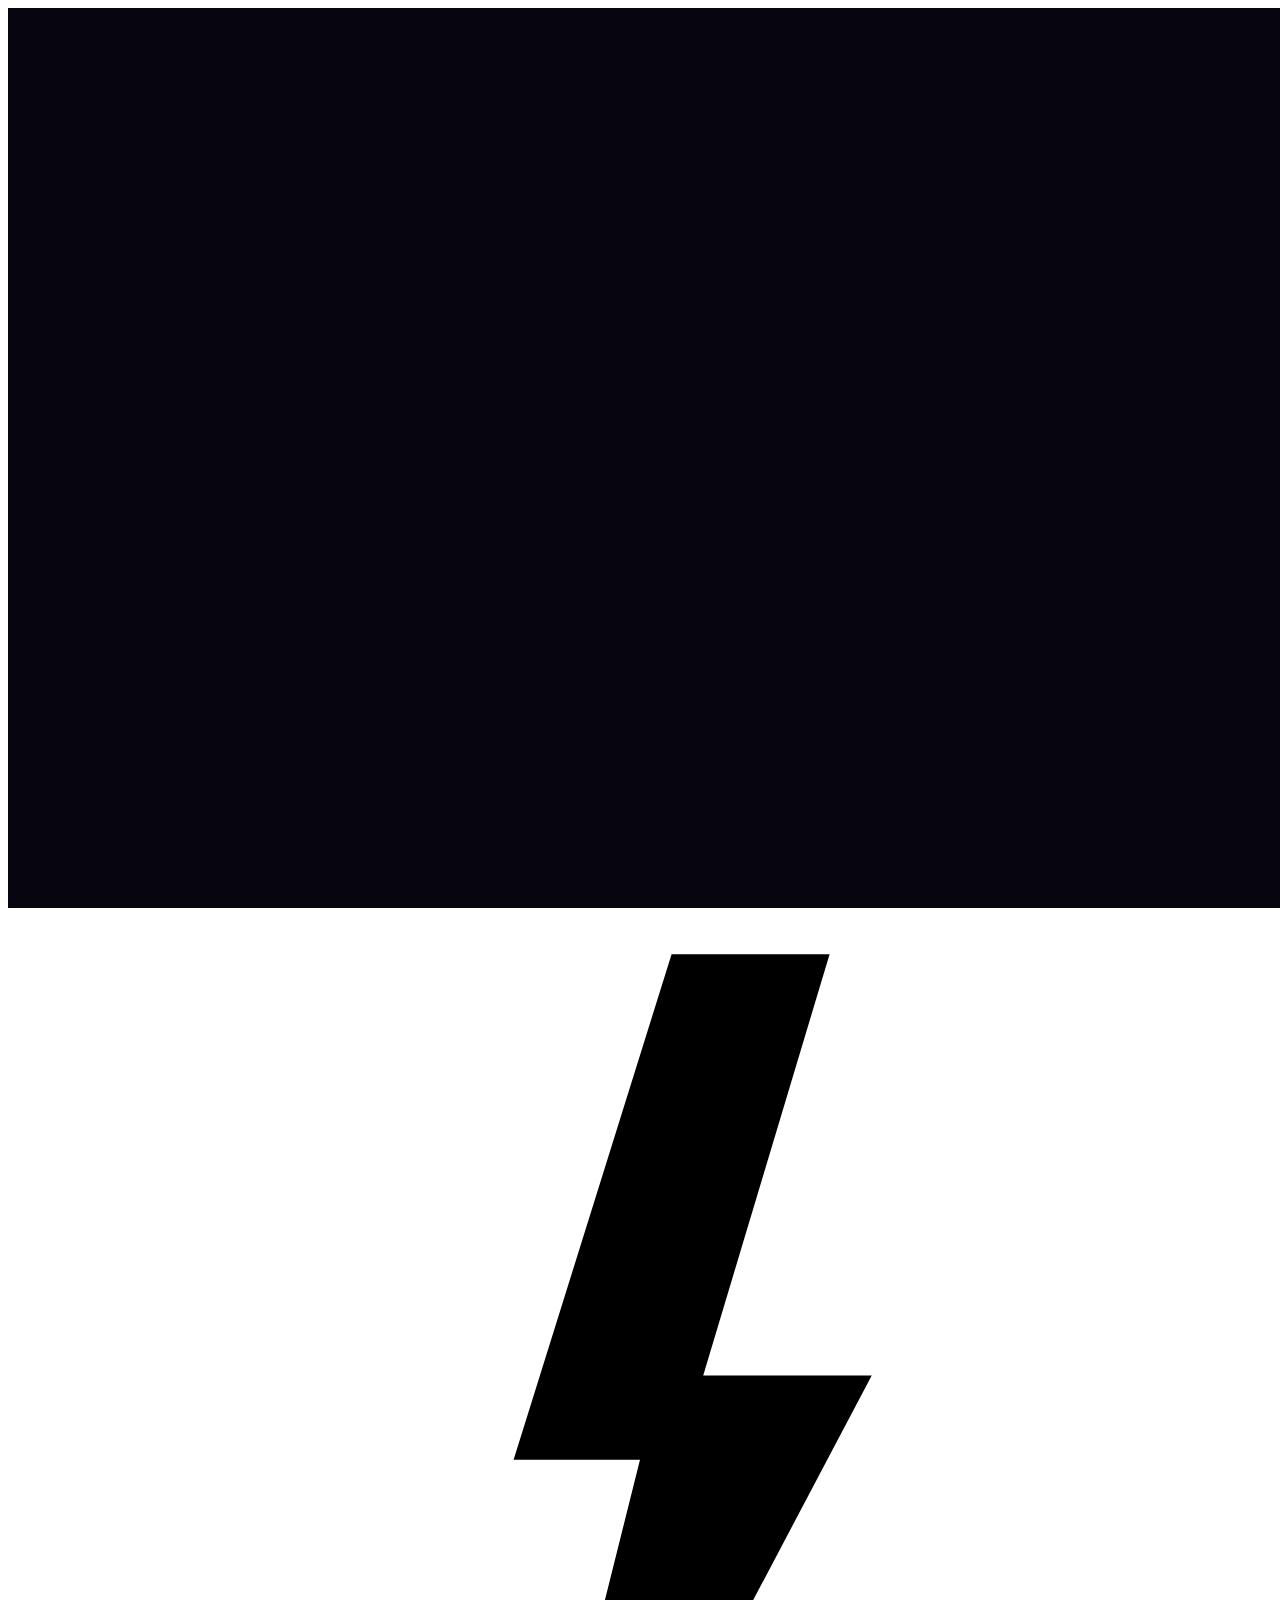
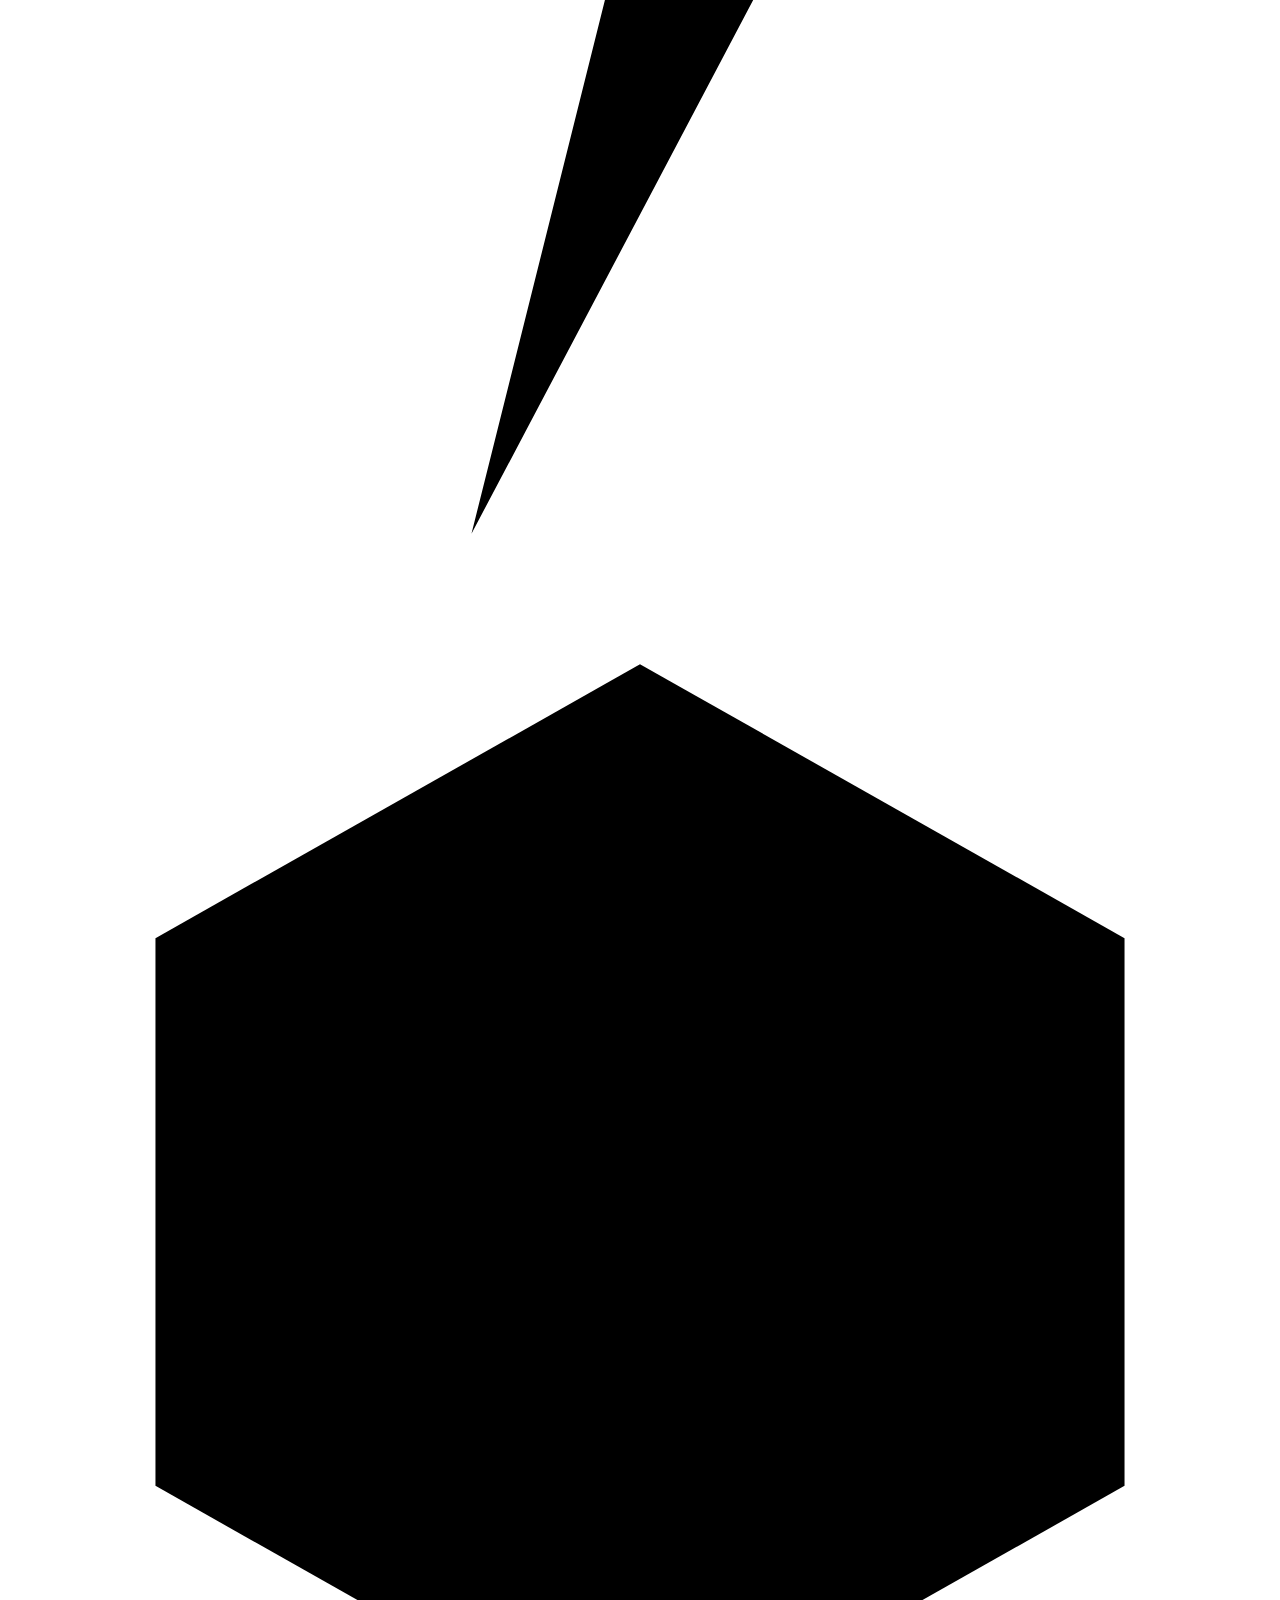
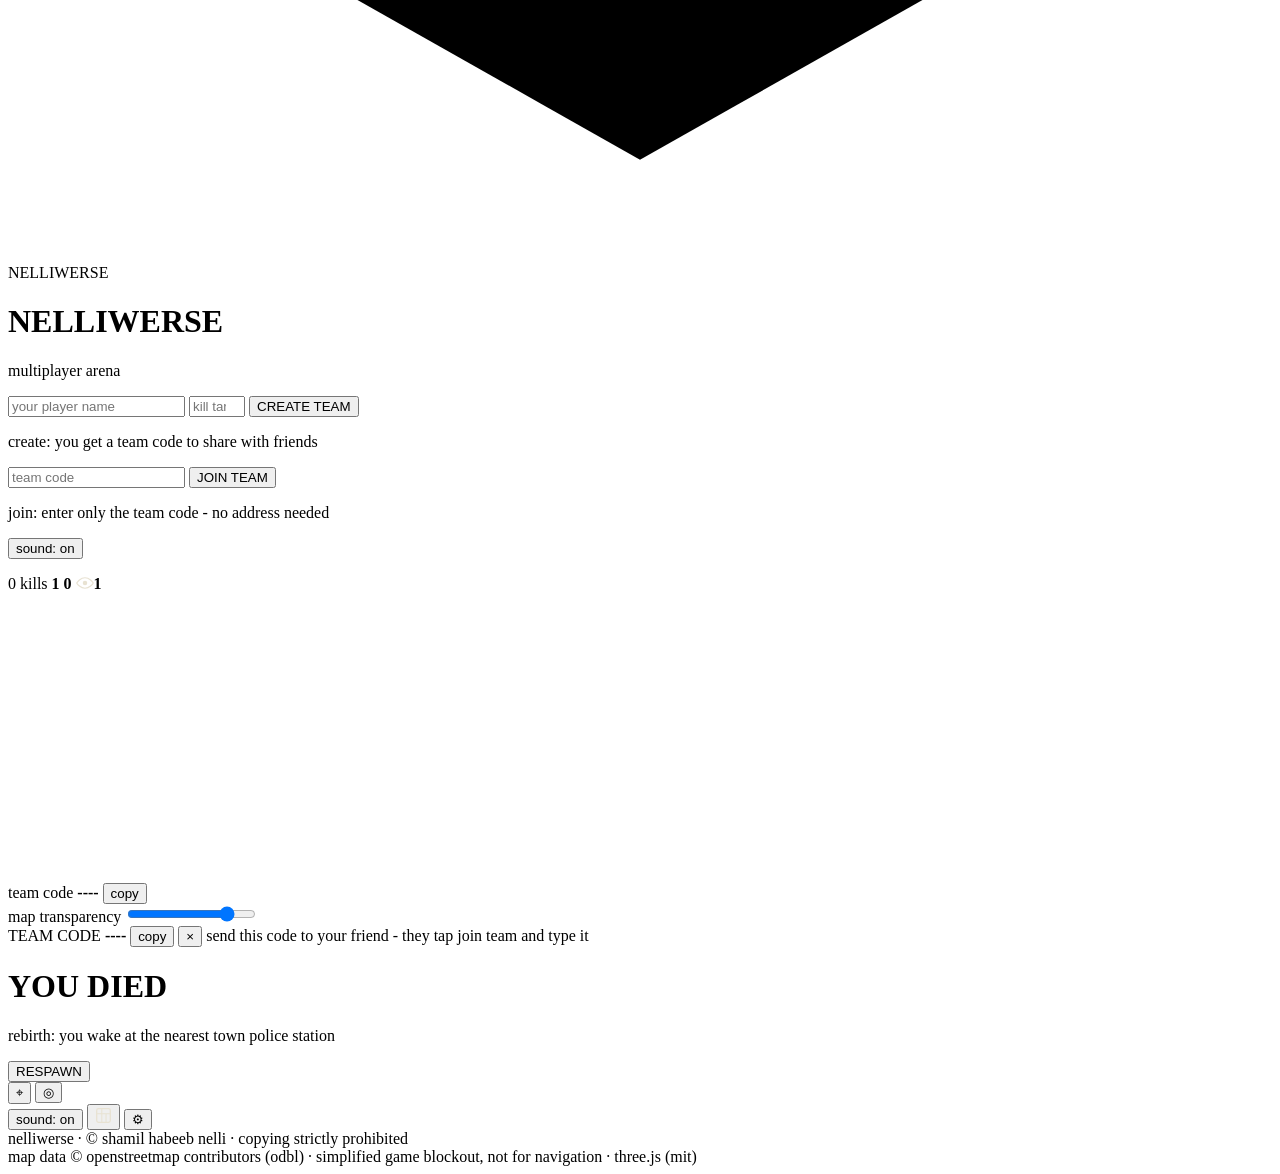
==== public/index.html @ 3a66acd9 "Rename 2-index.html to index.html" ====
<!DOCTYPE html>
<html lang="en">
<head>
<meta charset="utf-8">
<meta name="viewport" content="width=device-width, initial-scale=1, maximum-scale=1, user-scalable=no, viewport-fit=cover">
<title>NELLIWERSE · multiplayer arena</title>
<link rel="manifest" href="manifest.json">
<meta name="theme-color" content="#6b4fd8">
<link rel="icon" href="icon.svg" type="image/svg+xml">
<link rel="stylesheet" href="style.css">
</head>
<body class="nelli-shell">
<canvas id="denelli-arena" class="nelli-arena"></canvas>

<!-- startup splash: original N mark, plays once then fades (never blocks input) -->
<div id="nelli-splash" class="nelli-splash">
  <svg class="nelli-bolt" viewBox="0 0 120 120" aria-hidden="true">
    <path class="nl-boltpath" d="M63 4 L48 52 L60 52 L44 116 L82 44 L66 44 L78 4 Z"/>
  </svg>
  <div class="nelli-flash"></div>
  <svg class="nelli-nlogo" viewBox="0 0 120 120" aria-hidden="true">
    <defs>
      <linearGradient id="nlgrad" x1="0" y1="0" x2="1" y2="1">
        <stop offset="0" stop-color="#f0c36a"/><stop offset="1" stop-color="#a8894a"/>
      </linearGradient>
    </defs>
    <polygon class="nl-hex" points="60,8 106,34 106,86 60,112 14,86 14,34"/>
    <path class="nl-n" d="M42 84 V36 L78 84 V36"/>
  </svg>
  <p class="nelli-splash-sub">NELLIWERSE</p>
</div>

<!-- join overlay -->
<div id="nelli-join" class="nelli-join">
  <div class="nelli-card">
    <h1 class="nelli-title nelli-title-nv">NELLIWERSE</h1>
    <p class="nelli-sub">multiplayer arena</p>
    <input id="nelli-name" class="nelli-name" maxlength="14" placeholder="your player name" autocomplete="off">
    <input id="nelli-target" class="nelli-name" type="number" min="0" max="999" placeholder="kill target (optional)" autocomplete="off">
    <button id="nelli-hostgo" class="nelli-play nelli-hostgo nelli-hidden">CREATE TEAM</button>
    <p class="nelli-roomhint">create: you get a team code to share with friends</p>
    <input id="nelli-room" class="nelli-name" type="text" maxlength="6" placeholder="team code" autocomplete="off">
    <button id="nelli-play" class="nelli-play">JOIN TEAM</button>
    <p class="nelli-roomhint">join: enter only the team code - no address needed</p>
    <button id="nelli-sound" class="nelli-soundbtn">sound: on</button>
    <p id="nelli-join-err" class="nelli-join-err"></p>
  </div>
</div>

<!-- HUD -->
<div id="nelli-hud" class="nelli-hud nelli-hidden">
  <div class="nelli-hpbar"><div id="nelli-hpfill" class="nelli-hpfill"></div></div>
  <div class="nelli-stats">
    <span id="nelli-kills">0 kills</span>
    <span class="nelli-col nelli-col-red" title="people remaining"><b id="nelli-remain">1</b></span>
    <span class="nelli-col nelli-col-green" title="people dead"><b id="nelli-down">0</b></span>
    <span id="nelli-party" class="nelli-eye"><svg viewBox="0 0 24 16" width="18" height="12" aria-hidden="true"><path d="M12 1C6 1 1.8 6.4 1 8c.8 1.6 5 7 11 7s10.2-5.4 11-7c-.8-1.6-5-7-11-7z" fill="none" stroke="#e8e2d2" stroke-width="1.6"/><circle cx="12" cy="8" r="3" fill="#e8e2d2"/></svg><b id="nelli-alive">1</b></span>
  </div>
</div>
<canvas id="nelli-minimap" class="nelli-minimap nelli-hidden" width="132" height="132"></canvas>
<div id="nelli-bigmap" class="nelli-bigmap nelli-hidden"><div id="nelli-bigmap-code" class="nelli-bigmap-code"></div><canvas id="nelli-bigmap-cv"></canvas></div>
<div id="nelli-settings" class="nelli-settings nelli-hidden">
  <div class="nelli-setrow nelli-setroom-row nelli-hidden" id="nelli-setroom-row">team code <b id="nelli-setroom">----</b> <button id="nelli-setroom-copy" class="nelli-tc-btn">copy</button></div>
  <label class="nelli-setrow">map transparency <input id="nelli-mapopa" type="range" min="20" max="100" value="85"></label>
</div>
<div id="nelli-teamcard" class="nelli-teamcard nelli-hidden">
  <span class="nelli-tc-label">TEAM CODE</span>
  <b id="nelli-tc-code">----</b>
  <button id="nelli-tc-copy" class="nelli-tc-btn">copy</button>
  <button id="nelli-tc-x" class="nelli-tc-x" title="hide">&times;</button>
  <span class="nelli-tc-hint">send this code to your friend - they tap join team and type it</span>
</div>
<div id="nelli-feed" class="nelli-feed"></div>

<!-- death overlay -->
<div id="nelli-death" class="nelli-death nelli-hidden">
  <div class="nelli-card">
    <h1 class="nelli-title nelli-dead-title">YOU DIED</h1>
    <p id="nelli-death-stats" class="nelli-sub"></p>
    <p class="nelli-sub">rebirth: you wake at the nearest town police station</p>
    <button id="nelli-respawn" class="nelli-play">RESPAWN</button>
  </div>
</div>

<!-- touch controls -->
<div id="nelli-stick" class="nelli-stick nelli-hidden"><div id="nelli-knob" class="nelli-knob"></div></div>
<button id="nelli-shoot" class="nelli-atk nelli-shoot nelli-hidden">&#8982;</button>
<button id="nelli-scope" class="nelli-atk nelli-scope nelli-hidden">&#9678;</button>
<div id="nelli-scope-ret" class="nelli-hidden"></div>

<button id="nelli-sound-hud" class="nelli-soundbtn nelli-sound-hud nelli-hidden">sound: on</button>
<button id="nelli-mapbtn" class="nelli-topbtn nelli-mapbtn nelli-hidden" title="open map"><svg viewBox="0 0 20 20" width="17" height="17" aria-hidden="true"><rect x="2" y="2" width="16" height="16" rx="2" fill="none" stroke="#e8e2d2" stroke-width="1.5"/><path d="M2 8h16M8 2v16M13 8v10" stroke="#e8e2d2" stroke-width="1.2" fill="none"/></svg></button>
<button id="nelli-setbtn" class="nelli-topbtn nelli-setbtn nelli-hidden" title="settings">&#9881;</button>
<div class="nelli-foot">nelliwerse &middot; &copy; shamil habeeb nelli &middot; copying strictly prohibited</div>
<div class="nelli-foot">map data &copy; openstreetmap contributors (odbl) &middot; simplified game blockout, not for navigation &middot; three.js (mit)</div>
<div id="nelli-crosshair" class="nelli-hidden"></div>
<script src="sfx.js"></script>
<script src="kondotty-map.js"></script>
<script src="core.js"></script>
<script src="fps3d.js"></script>
<script src="client.js"></script>
</body>
</html>
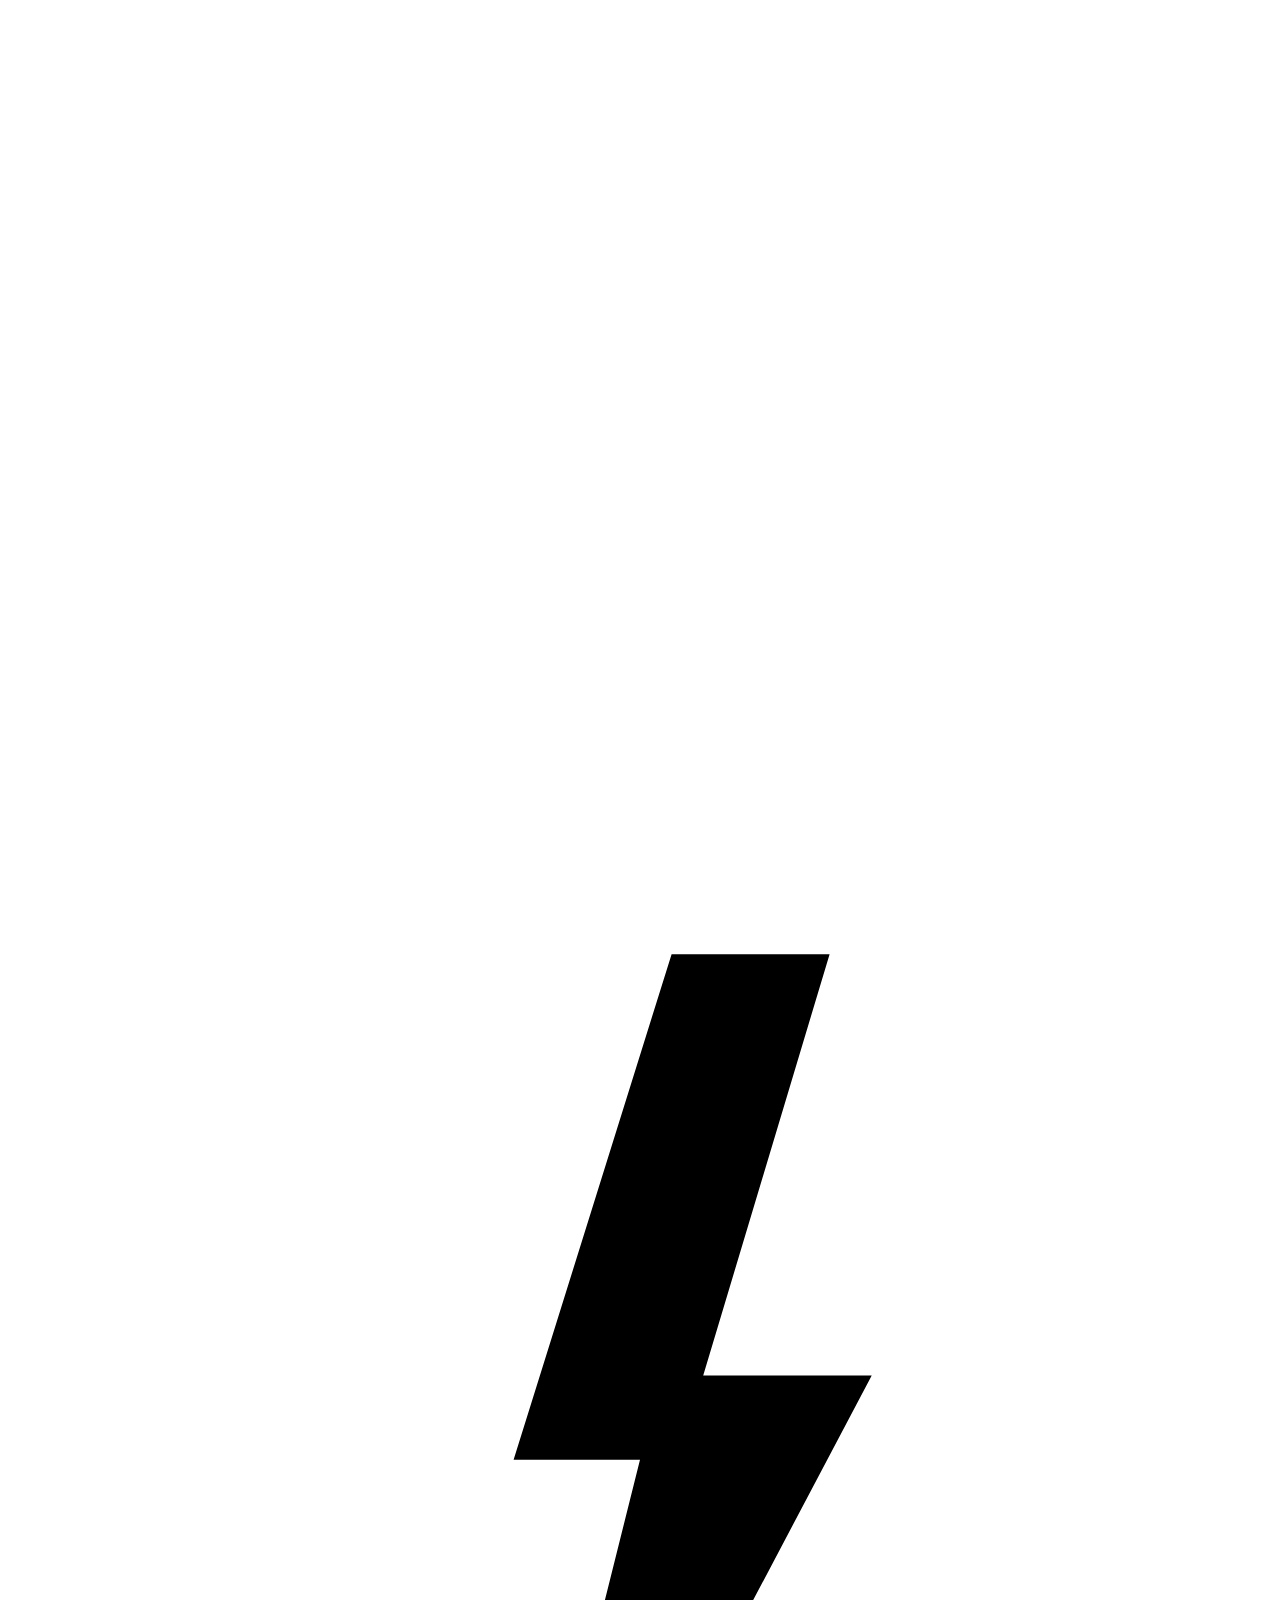
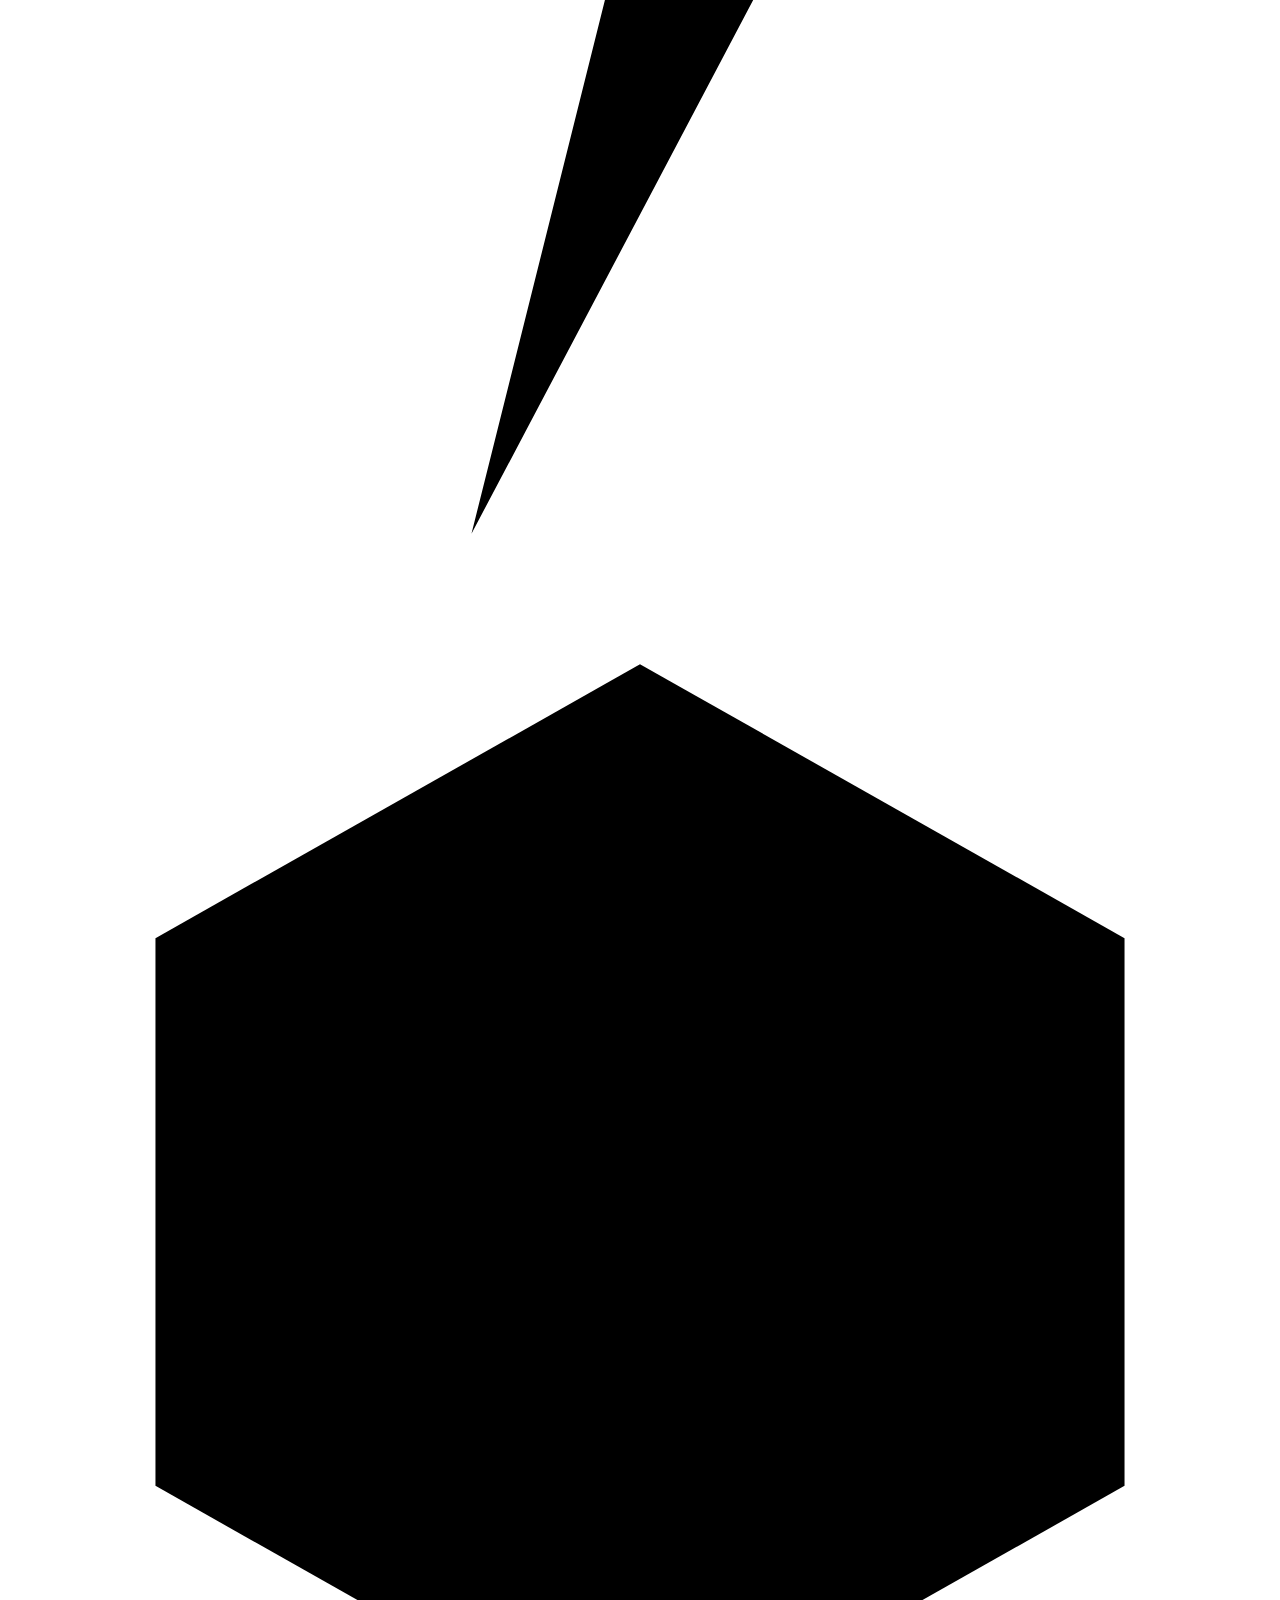
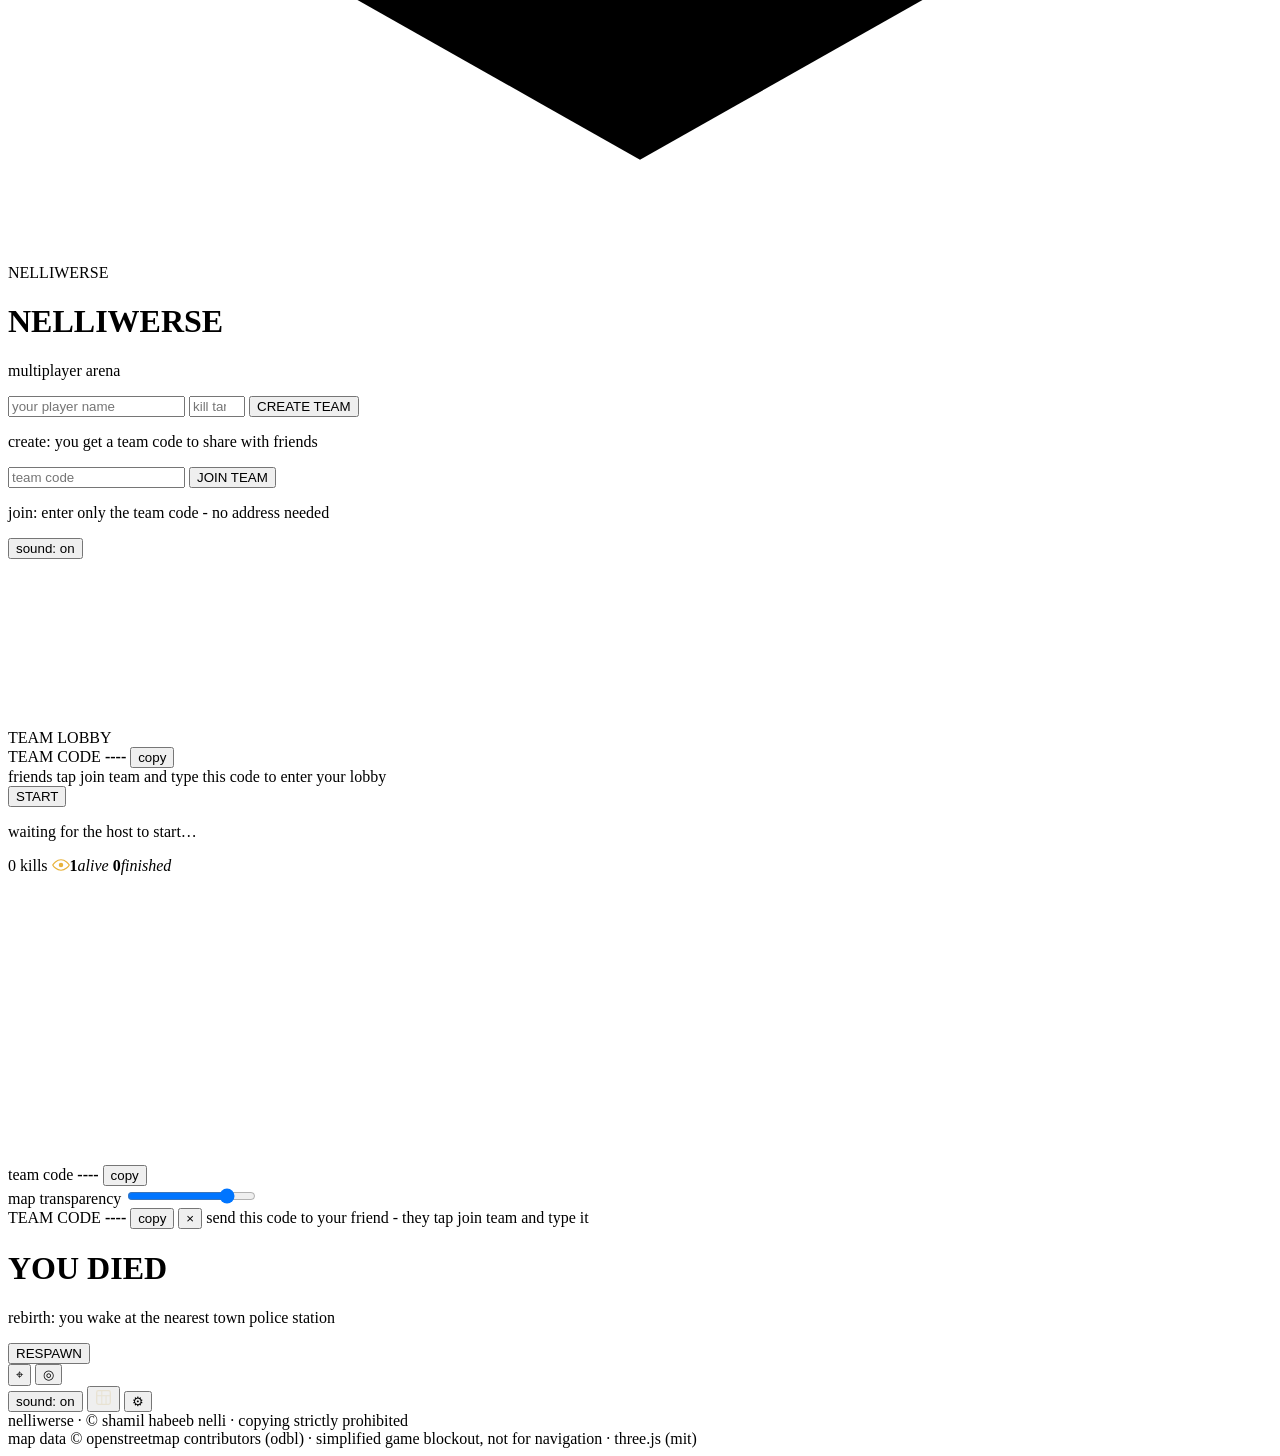
==== commit 28815de0: "Rename 3-index.html to index.html" ====
--- a/public/index.html
+++ b/public/index.html
@@ -47,14 +47,33 @@
   </div>
 </div>
 
+<!-- team lobby: create/join lands here until the host starts -->
+<div id="nelli-lobby" class="nelli-lobby nelli-hidden">
+  <canvas id="nelli-lobby-cv"></canvas>
+  <div class="nelli-lobby-top">
+    <div class="nelli-lobby-title">TEAM LOBBY</div>
+    <div class="nelli-lobby-code">
+      <span class="nelli-tc-label">TEAM CODE</span>
+      <b id="nelli-lobby-code-text">----</b>
+      <button id="nelli-lobby-copy" class="nelli-tc-btn">copy</button>
+    </div>
+    <div class="nelli-tc-hint">friends tap join team and type this code to enter your lobby</div>
+  </div>
+  <div id="nelli-lobby-members" class="nelli-lobby-members"></div>
+  <div class="nelli-lobby-bottom">
+    <button id="nelli-start" class="nelli-play nelli-startbtn nelli-hidden">START</button>
+    <p id="nelli-lobby-wait" class="nelli-sub nelli-hidden">waiting for the host to start&#8230;</p>
+  </div>
+</div>
+<div id="nelli-introtext" class="nelli-introtext nelli-hidden"></div>
+
 <!-- HUD -->
 <div id="nelli-hud" class="nelli-hud nelli-hidden">
   <div class="nelli-hpbar"><div id="nelli-hpfill" class="nelli-hpfill"></div></div>
   <div class="nelli-stats">
     <span id="nelli-kills">0 kills</span>
-    <span class="nelli-col nelli-col-red" title="people remaining"><b id="nelli-remain">1</b></span>
-    <span class="nelli-col nelli-col-green" title="people dead"><b id="nelli-down">0</b></span>
-    <span id="nelli-party" class="nelli-eye"><svg viewBox="0 0 24 16" width="18" height="12" aria-hidden="true"><path d="M12 1C6 1 1.8 6.4 1 8c.8 1.6 5 7 11 7s10.2-5.4 11-7c-.8-1.6-5-7-11-7z" fill="none" stroke="#e8e2d2" stroke-width="1.6"/><circle cx="12" cy="8" r="3" fill="#e8e2d2"/></svg><b id="nelli-alive">1</b></span>
+    <span id="nelli-party" class="nelli-eye" title="alive"><svg viewBox="0 0 24 16" width="18" height="12" aria-hidden="true"><path d="M12 1C6 1 1.8 6.4 1 8c.8 1.6 5 7 11 7s10.2-5.4 11-7c-.8-1.6-5-7-11-7z" fill="none" stroke="#e8b23a" stroke-width="1.6"/><circle cx="12" cy="8" r="3" fill="#e8b23a"/></svg><b id="nelli-alive">1</b><i class="nelli-tag">alive</i></span>
+    <span class="nelli-col nelli-col-green" title="finished"><b id="nelli-down">0</b><i class="nelli-tag">finished</i></span>
   </div>
 </div>
 <canvas id="nelli-minimap" class="nelli-minimap nelli-hidden" width="132" height="132"></canvas>
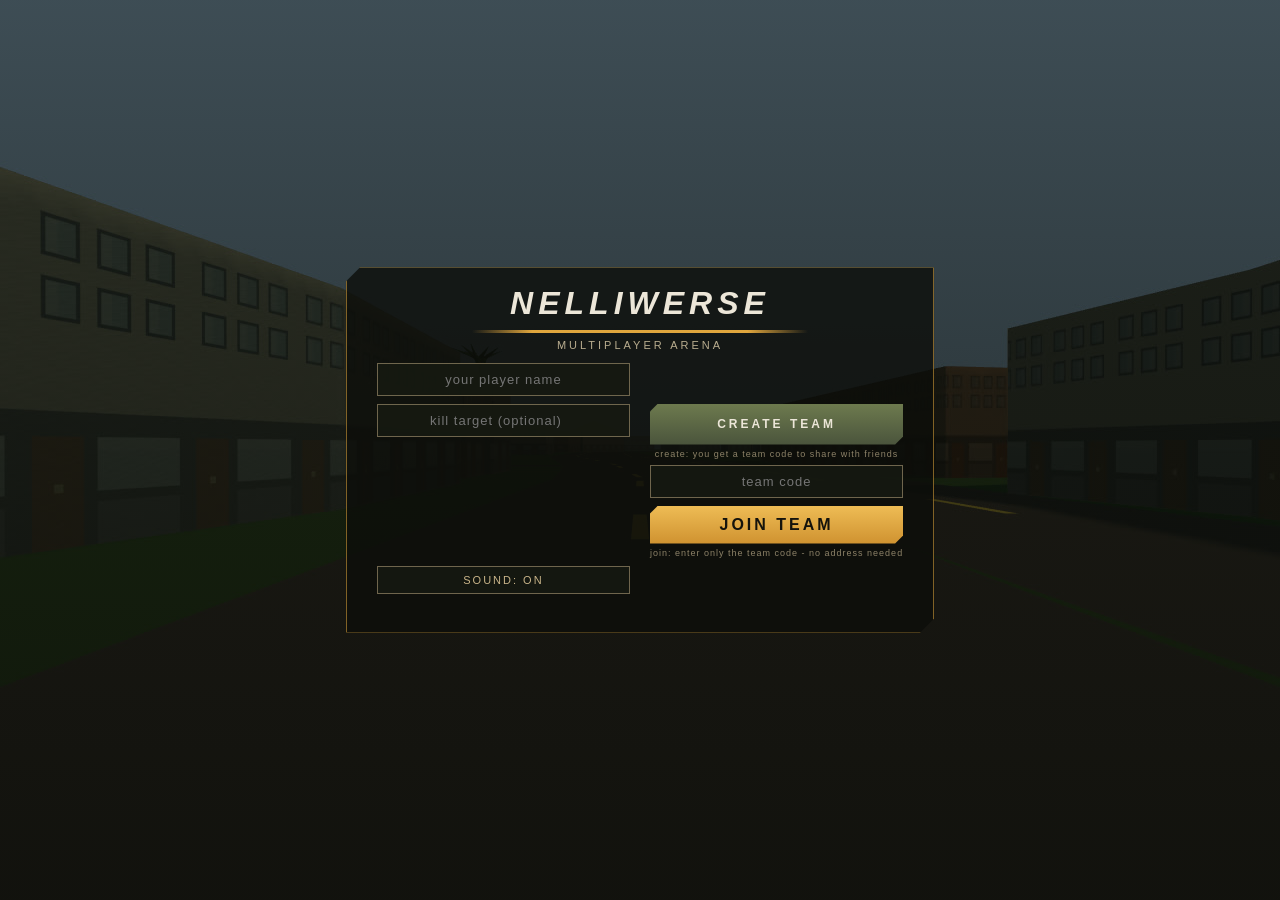
==== commit 68b2d70f: "Rename 12-index.html to index.html" ====
--- a/public/index.html
+++ b/public/index.html
@@ -81,7 +81,10 @@
 <div id="nelli-settings" class="nelli-settings nelli-hidden">
   <div class="nelli-setrow nelli-setroom-row nelli-hidden" id="nelli-setroom-row">team code <b id="nelli-setroom">----</b> <button id="nelli-setroom-copy" class="nelli-tc-btn">copy</button></div>
   <label class="nelli-setrow">map transparency <input id="nelli-mapopa" type="range" min="20" max="100" value="85"></label>
+  <label class="nelli-setrow">graphics <select id="nelli-quality" class="nelli-sel"><option value="low">low</option><option value="med">medium</option><option value="high" selected>high</option></select></label>
+  <label class="nelli-setrow">fps meter <input id="nelli-fps" type="checkbox"></label>
 </div>
+<div id="nelli-fpsmeter" class="nelli-fpsmeter nelli-hidden"></div>
 <div id="nelli-teamcard" class="nelli-teamcard nelli-hidden">
   <span class="nelli-tc-label">TEAM CODE</span>
   <b id="nelli-tc-code">----</b>
--- a/public/style.css
+++ b/public/style.css
@@ -0,0 +1,231 @@
+/* NELLIWERSE — tactical shooter shell */
+* { margin: 0; padding: 0; box-sizing: border-box; }
+html, body { height: 100%; overflow: hidden; background: #0b0d09; }
+body.nelli-shell {
+  font-family: "Arial Narrow", "Helvetica Neue", Arial, sans-serif;
+  color: #ece6d8;
+  -webkit-user-select: none; user-select: none;
+  touch-action: none;
+}
+.nelli-arena { position: fixed; inset: 0; width: 100%; height: 100%; display: block; }
+
+.nelli-hidden { display: none !important; }
+
+/* join / death overlays over the street backdrop */
+.nelli-join, .nelli-death {
+  position: fixed; inset: 0; display: flex; align-items: center; justify-content: center;
+  background:
+    linear-gradient(180deg, rgba(9,11,7,.62) 0%, rgba(9,11,7,.86) 100%),
+    url("bg-street.jpg") center / cover no-repeat, #0b0d09;
+  z-index: 30;
+}
+.nelli-card { text-align: center; padding: 30px 38px; border: 1px solid rgba(224,166,61,.55);
+  background: rgba(12,14,9,.78); box-shadow: 0 10px 40px rgba(0,0,0,.55); max-width: 86vw;
+  clip-path: polygon(14px 0, 100% 0, 100% calc(100% - 14px), calc(100% - 14px) 100%, 0 100%, 0 14px); }
+.nelli-title { font-family: "Arial Black", "Arial Narrow", sans-serif; font-style: italic;
+  font-size: clamp(26px, 6vw, 42px); letter-spacing: 5px; color: #ece6d8; line-height: 1.1;
+  text-transform: uppercase; }
+.nelli-title::after { content: ""; display: block; width: 64%; height: 3px; margin: 8px auto 0;
+  background: linear-gradient(90deg, transparent, #e0a63d 18%, #e0a63d 82%, transparent); }
+.nelli-dead-title { color: #e0584d; }
+.nelli-sub { margin: 12px 0 18px; color: #b9ad8f; font-size: 13px; letter-spacing: 3px; text-transform: uppercase; }
+.nelli-name { display: block; width: 100%; margin: 0 auto 14px; padding: 12px 14px; font: inherit; font-size: 15px;
+  letter-spacing: 1px; text-align: center; color: #ece6d8; background: rgba(22,25,17,.9);
+  border: 1px solid rgba(201,180,137,.5); border-radius: 0; outline: none; }
+.nelli-name:focus { border-color: #e0a63d; }
+.nelli-play { padding: 13px 26px; font: inherit; font-weight: bold; letter-spacing: 3px; cursor: pointer;
+  text-transform: uppercase; color: #14130c; background: linear-gradient(180deg, #eebc55, #cf9230);
+  border: none; border-radius: 0;
+  clip-path: polygon(8px 0, 100% 0, 100% calc(100% - 8px), calc(100% - 8px) 100%, 0 100%, 0 8px); }
+.nelli-play:active { transform: scale(.97); }
+.nelli-hostgo { margin-top: 8px; font-size: 12px; padding: 11px 18px;
+  color: #ece6d8; background: linear-gradient(180deg, #6d7a4e, #4a543c); }
+.nelli-roomhint { margin: 2px 0 6px; color: #8d8268; font-size: 10px; letter-spacing: 1px; }
+.nelli-join-err { margin-top: 10px; color: #e0584d; font-size: 12px; min-height: 14px; letter-spacing: 1px; }
+
+/* HUD */
+.nelli-hud { position: fixed; top: max(10px, env(safe-area-inset-top)); left: 10px; right: 10px; z-index: 30; pointer-events: none; }
+.nelli-hpbar { position: relative; height: 9px; width: min(240px, 44vw); border: 1px solid rgba(224,166,61,.4); border-radius: 4px; background: rgba(14,16,10,.5); overflow: hidden; }
+.nelli-hpfill { height: 100%; width: 100%; background: #5da244; transition: width .15s; }
+.nelli-hpfill.nelli-low { background: #c23b2e; }
+.nelli-stats { display: flex; gap: 10px; margin-top: 6px; font-size: 12px; letter-spacing: 1px; color: #c9b489; text-shadow: 0 1px 2px #000; text-transform: uppercase; align-items: center; }
+.nelli-col { display: inline-flex; align-items: center; justify-content: center; min-width: 26px; height: 18px; padding: 0 7px; border-radius: 4px; font-size: 12px; font-weight: 700; color: #fff; }
+.nelli-col-red { background: rgba(178,44,36,.75); }
+.nelli-col-green { background: rgba(63,148,63,.75); }
+.nelli-eye { display: inline-flex; align-items: center; gap: 5px; color: #e8e2d2; }
+.nelli-minimap { position: fixed; right: 130px; bottom: 24px; z-index: 24; border: 1px solid rgba(201,180,137,.45); border-radius: 8px; background: rgba(10,12,8,.55); opacity: .85; }
+.nelli-bigmap { position: fixed; inset: 0; z-index: 27; display: flex; align-items: center; justify-content: center; background: rgba(4,6,4,.55); }
+.nelli-bigmap canvas { border: 1px solid rgba(201,180,137,.5); border-radius: 8px; opacity: .85; }
+.nelli-topbtn { position: fixed; right: 10px; z-index: 30; width: 34px; height: 34px; border-radius: 50%; border: 1px solid rgba(201,180,137,.4); background: rgba(14,16,10,.4); color: #e8e2d2; font-size: 16px; display: flex; align-items: center; justify-content: center; }
+.nelli-mapbtn { top: max(34px, env(safe-area-inset-top)); right: 196px; }
+.nelli-setbtn { top: max(34px, env(safe-area-inset-top)); right: 154px; }
+.nelli-settings { position: fixed; right: 150px; top: max(76px, calc(env(safe-area-inset-top) + 42px)); z-index: 31; background: rgba(14,16,10,.85); border: 1px solid rgba(201,180,137,.4); border-radius: 8px; padding: 10px 12px; }
+.nelli-setrow { font-size: 12px; color: #c9b489; letter-spacing: .5px; display: flex; flex-direction: column; gap: 6px; }
+
+/* event feed */
+.nelli-feed { position: fixed; bottom: 118px; left: 12px; z-index: 20; font-size: 12px; color: #d8cba8;
+  text-shadow: 0 1px 2px #000; pointer-events: none; display: flex; flex-direction: column-reverse; gap: 3px; }
+.nelli-feed div { opacity: .95; animation: nelli-fade 4s forwards; }
+@keyframes nelli-fade { 0% {opacity: 0} 8% {opacity: .95} 75% {opacity: .8} 100% {opacity: 0} }
+
+/* touch controls */
+.nelli-stick { position: fixed; left: 26px; bottom: 30px; width: 108px; height: 108px; z-index: 30;
+  border: 2px solid rgba(201,180,137,.4); border-radius: 50%; background: rgba(14,16,10,.3); }
+.nelli-knob { position: absolute; left: 50%; top: 50%; width: 46px; height: 46px; margin: -23px 0 0 -23px;
+  border-radius: 50%; background: rgba(201,180,137,.45); }
+.nelli-atk { position: fixed; right: 30px; bottom: 44px; width: 84px; height: 84px; z-index: 30;
+  font-size: 34px; color: rgba(20,19,12,.9); border: none; border-radius: 50%;
+  background: radial-gradient(circle at 35% 30%, rgba(238,188,85,.55), rgba(185,127,36,.55)); box-shadow: 0 0 12px rgba(0,0,0,.35); }
+.nelli-atk:active { transform: scale(.92); }
+.nelli-shoot { bottom: 140px; font-size: 30px; color: rgba(236,230,216,.85);
+  background: radial-gradient(circle at 35% 30%, rgba(109,122,78,.55), rgba(63,74,48,.55)); }
+.nelli-scope { bottom: 244px; font-size: 26px; }
+.nelli-scope.nelli-on { transform: scale(.92); box-shadow: 0 0 0 3px rgba(232,178,58,.6), 0 0 18px rgba(0,0,0,.5); }
+#nelli-scope-ret { position: fixed; inset: 0; pointer-events: none; z-index: 15; }
+#nelli-scope-ret::before { content: ''; position: absolute; left: 50%; top: 50%;
+  width: min(88vh, 88vw); height: min(88vh, 88vw); transform: translate(-50%, -50%);
+  border-radius: 50%; border: 2px solid #3a3e44;
+  background: radial-gradient(circle at 50% 50%, rgba(0,0,0,0) 58%, rgba(8,10,8,.28) 80%, rgba(4,6,4,.6) 96%, rgba(0,0,0,.7) 100%);
+  box-shadow: inset 0 0 70px rgba(0,0,0,.5),
+    0 0 0 9px #0a0c0e, 0 0 0 11px #34383e, 0 0 0 16px #0a0c0e, 0 0 0 18px #22262b,
+    0 0 0 9999px rgba(3,4,3,.97); }
+#nelli-scope-ret::after { content: ''; position: absolute; left: 50%; top: 50%;
+  width: min(88vh, 88vw); height: min(88vh, 88vw); transform: translate(-50%, -50%);
+  background: url("data:image/svg+xml,%3Csvg xmlns='http://www.w3.org/2000/svg' viewBox='0 0 200 200'%3E%3Cg stroke='%231b1e19' stroke-width='1.1' opacity='0.92'%3E%3Cline x1='100' y1='7' x2='100' y2='193'/%3E%3Cline x1='7' y1='100' x2='193' y2='100'/%3E%3Cline x1='96' y1='122' x2='104' y2='122'/%3E%3Cline x1='96' y1='140' x2='104' y2='140'/%3E%3Cline x1='96' y1='158' x2='104' y2='158'/%3E%3Cline x1='96' y1='176' x2='104' y2='176'/%3E%3Cline x1='60' y1='97' x2='60' y2='103'/%3E%3Cline x1='80' y1='97' x2='80' y2='103'/%3E%3Cline x1='120' y1='97' x2='120' y2='103'/%3E%3Cline x1='140' y1='97' x2='140' y2='103'/%3E%3C/g%3E%3Ccircle cx='100' cy='100' r='2.4' fill='%231b1e19'/%3E%3C/svg%3E") center/100% 100% no-repeat; }
+
+.nelli-foot { position: fixed; bottom: 20px; pointer-events: none; left: 0; right: 0; text-align: center; font-size: 10px;
+  letter-spacing: 1px; color: #6f6a55; z-index: 10; pointer-events: none; }
+
+/* startup splash: original geometric N, draws in then the whole veil fades */
+.nelli-splash { position: fixed; inset: 0; z-index: 60; display: flex; flex-direction: column;
+  align-items: center; justify-content: center; background: #0b0d09; pointer-events: none;
+  animation: nelliSplashOut .7s ease 2.0s forwards; }
+@keyframes nelliSplashOut { to { opacity: 0; visibility: hidden; } }
+.nelli-nlogo { width: min(30vh, 150px); }
+.nl-hex { fill: none; stroke: url(#nlgrad); stroke-width: 3; stroke-linejoin: round;
+  stroke-dasharray: 320; stroke-dashoffset: 320; animation: nlDraw 1s ease .1s forwards;
+  filter: drop-shadow(0 0 10px rgba(224,166,61,.6)); }
+.nl-n { fill: none; stroke: url(#nlgrad); stroke-width: 9; stroke-linecap: square; stroke-linejoin: miter;
+  stroke-dasharray: 220; stroke-dashoffset: 220; animation: nlDraw .8s ease .55s forwards;
+  filter: drop-shadow(0 0 12px rgba(224,166,61,.7)); }
+@keyframes nlDraw { to { stroke-dashoffset: 0; } }
+.nelli-splash-sub { margin-top: 16px; color: #ece6d8; letter-spacing: 6px; font-size: clamp(16px, 4vh, 22px); font-family: "Arial Black", "Arial Narrow", sans-serif; font-style: italic;
+  text-transform: uppercase; opacity: 0; animation: nlFade .5s ease 1.1s forwards; }
+@keyframes nlFade { to { opacity: 1; } }
+
+/* single restrained lightning strike behind the mark: two short flashes, no strobing */
+.nelli-bolt { position: absolute; width: min(38vh, 190px); opacity: 0; pointer-events: none;
+  filter: drop-shadow(0 0 14px rgba(190,220,255,.9)) drop-shadow(0 0 34px rgba(140,180,255,.55));
+  animation: nlBolt 2.6s linear forwards; }
+.nl-boltpath { fill: #dceaff; }
+@keyframes nlBolt {
+  0% { opacity: 0; } 9% { opacity: 0; } 11% { opacity: .95; } 13% { opacity: .1; }
+  14.5% { opacity: .8; } 17% { opacity: 0; } 100% { opacity: 0; }
+}
+.nelli-flash { position: absolute; inset: 0; background: #cfe2ff; opacity: 0; pointer-events: none;
+  animation: nlFlash 2.6s linear forwards; }
+@keyframes nlFlash {
+  0% { opacity: 0; } 9% { opacity: 0; } 11% { opacity: .16; } 13% { opacity: .03; }
+  14.5% { opacity: .09; } 18% { opacity: 0; } 100% { opacity: 0; }
+}
+
+/* sound toggle */
+.nelli-soundbtn { margin-top: 10px; padding: 7px 14px; font: inherit; font-size: 11px; letter-spacing: 2px;
+  text-transform: uppercase; color: #c9b489; background: rgba(22,25,17,.9); border: 1px solid rgba(201,180,137,.5);
+  border-radius: 0; cursor: pointer; }
+.nelli-sound-hud { position: fixed; top: max(34px, env(safe-area-inset-top)); right: 10px; z-index: 21; margin-top: 0; }
+
+/* landscape-first: app is locked to landscape; compact two-column lobby */
+@media (orientation: landscape) {
+  .nelli-join .nelli-card {
+    display: grid; grid-template-columns: 1fr 1fr; column-gap: 20px; align-content: center;
+    padding: 18px 30px; max-width: 76vw; max-height: 92vh;
+  }
+  .nelli-join .nelli-card > .nelli-title { grid-column: 1 / -1; margin: 0; font-size: clamp(20px, 7vh, 32px); }
+  .nelli-join .nelli-card > .nelli-sub { grid-column: 1 / -1; margin: 6px 0 12px; font-size: 11px; }
+  .nelli-join .nelli-card > #nelli-name,
+  .nelli-join .nelli-card > #nelli-target,
+  .nelli-join .nelli-card > #nelli-sound { grid-column: 1; }
+  .nelli-join .nelli-card > #nelli-hostgo,
+  .nelli-join .nelli-card > #nelli-room,
+  .nelli-join .nelli-card > #nelli-play,
+  .nelli-join .nelli-card > .nelli-roomhint { grid-column: 2; }
+  .nelli-join .nelli-card > .nelli-join-err { grid-column: 1 / -1; margin-top: 6px; }
+  .nelli-join .nelli-name { margin-bottom: 8px; padding: 8px 12px; font-size: 13px; }
+  .nelli-join .nelli-play { padding: 10px 18px; width: 100%; }
+  .nelli-join .nelli-hostgo { margin-top: 0; }
+  .nelli-join .nelli-roomhint { font-size: 9px; margin: 4px 0 6px; }
+  .nelli-join .nelli-soundbtn { margin-top: 2px; }
+  .nelli-death .nelli-card { padding: 18px 34px; }
+  .nelli-death .nelli-title { font-size: clamp(20px, 7vh, 32px); }
+  .nelli-death .nelli-sub { margin: 6px 0 10px; }
+  .nelli-splash-sub { margin-top: 10px; }
+}
+
+/* first-person 3D arena + crosshair */
+#nelli-arena3d { position: fixed; inset: 0; width: 100%; height: 100%; display: block; touch-action: none; }
+#nelli-crosshair { position: fixed; left: 50%; top: 50%; width: 14px; height: 14px; transform: translate(-50%, -50%); pointer-events: none; z-index: 30; }
+#nelli-crosshair::before, #nelli-crosshair::after { content: ''; position: absolute; background: #e8b23a; box-shadow: 0 0 3px #000; }
+#nelli-crosshair::before { left: 6px; top: 0; width: 2px; height: 14px; }
+#nelli-crosshair::after { left: 0; top: 6px; width: 14px; height: 2px; }
+
+.nelli-foot + .nelli-foot { bottom: 6px; opacity: 0.75; }
+
+/* team code card: shown after create/join, dismissible, recoverable in settings */
+.nelli-teamcard { position: fixed; top: 60px; left: 50%; transform: translateX(-50%);
+  display: flex; align-items: center; gap: 10px; flex-wrap: wrap; justify-content: center;
+  max-width: 92vw; padding: 8px 12px; z-index: 26;
+  background: rgba(12,14,9,.82); border: 1px solid rgba(224,163,61,.75); border-radius: 10px;
+  color: #ece6d8; font-family: "Arial Narrow", Arial, sans-serif; }
+.nelli-tc-label { font-size: 11px; letter-spacing: 2px; color: #b9a97f; }
+#nelli-tc-code { font-size: 22px; letter-spacing: 6px; color: #e0a33d; font-weight: bold; }
+.nelli-tc-btn { min-width: 52px; min-height: 36px; padding: 6px 14px; border-radius: 8px;
+  border: 1px solid rgba(224,163,61,.8); background: rgba(224,163,61,.22); color: #f2e7c8;
+  font-size: 14px; letter-spacing: 1px; cursor: pointer; text-transform: uppercase; }
+.nelli-tc-btn:active { background: rgba(224,163,61,.45); }
+.nelli-tc-x { min-width: 36px; min-height: 36px; border: none; background: transparent;
+  color: #b9a97f; font-size: 22px; cursor: pointer; }
+.nelli-tc-hint { flex-basis: 100%; text-align: center; font-size: 11px; color: #9d9377; }
+.nelli-setroom-row { display: flex; align-items: center; gap: 8px; color: #ece6d8; font-size: 13px; }
+#nelli-setroom { color: #e0a33d; letter-spacing: 3px; font-size: 15px; }
+.nelli-bigmap-code { position: absolute; top: 8px; left: 50%; transform: translateX(-50%);
+  color: #e0a33d; font-size: 13px; letter-spacing: 2px; text-transform: uppercase;
+  background: rgba(12,14,9,.7); padding: 3px 10px; border-radius: 6px; z-index: 2; }
+
+/* team lobby overlay */
+.nelli-lobby{position:fixed;inset:0;z-index:60;background:radial-gradient(120% 100% at 50% 0%,#1c1a12 0%,#0b0a08 70%);display:flex;align-items:stretch;justify-content:stretch}
+#nelli-lobby-cv{position:absolute;inset:0;width:100%;height:100%}
+.nelli-lobby-top{position:absolute;top:14px;left:0;right:0;text-align:center;z-index:2}
+.nelli-lobby-title{font-size:24px;letter-spacing:.35em;color:#e8b23a;font-weight:700}
+.nelli-lobby-code{margin-top:10px;font-size:13px;color:#cfc8b4;letter-spacing:.15em}
+.nelli-lobby-code b{font-size:26px;color:#e8e2d2;letter-spacing:.4em;margin:0 10px}
+.nelli-lobby-copybtn{background:#2a2617;border:1px solid #e8b23a;color:#e8b23a;border-radius:6px;padding:6px 14px;font-size:13px;letter-spacing:.1em}
+.nelli-lobby-hint{margin-top:8px;font-size:11px;color:#8f8875;letter-spacing:.08em}
+.nelli-lobby-members{position:absolute;left:14px;top:110px;z-index:2;display:flex;flex-direction:column;gap:6px}
+.nelli-member{background:rgba(20,18,10,.72);border:1px solid #4a4433;border-radius:6px;padding:6px 12px;font-size:13px;color:#e8e2d2;letter-spacing:.06em}
+.nelli-member.nelli-you{border-color:#e8b23a}
+.nelli-member i{color:#e8b23a;font-style:normal;font-size:11px;margin-left:6px;letter-spacing:.1em}
+.nelli-lobby-bottom{position:absolute;bottom:26px;left:0;right:0;text-align:center;z-index:2}
+.nelli-startbtn{background:#e8b23a;color:#14120a;border:none;border-radius:8px;padding:14px 46px;font-size:17px;font-weight:700;letter-spacing:.25em}
+.nelli-lobby-wait{color:#cfc8b4;font-size:13px;letter-spacing:.15em;padding:12px}
+/* landing intro caption */
+.nelli-introtext{position:fixed;top:18%;left:0;right:0;text-align:center;z-index:55;color:#e8e2d2;font-size:15px;letter-spacing:.22em;text-shadow:0 2px 10px #000;animation:nelli-fadein .8s ease}
+@keyframes nelli-fadein{from{opacity:0}to{opacity:1}}
+/* health bar bottom center */
+.nelli-hpbar{position:fixed;left:50%;transform:translateX(-50%);bottom:14px;top:auto;width:min(46vw,340px);height:10px;background:rgba(10,10,8,.55);border:1px solid #4a4433;border-radius:6px;z-index:40}
+.nelli-hpfill{height:100%;border-radius:5px;background:#5f9e4e;transition:width .18s}
+.nelli-hpfill.nelli-low{background:#c0392b}
+/* tiny stat labels */
+.nelli-tag{font-style:normal;font-size:9px;letter-spacing:.14em;color:#9a937d;margin-left:4px;text-transform:uppercase}
+
+/* fps meter: tiny readout under the top-left HUD cluster */
+.nelli-fpsmeter {
+  position: fixed; top: 34px; left: 10px; z-index: 40;
+  font-size: 10px; letter-spacing: 0.12em; color: #e0a33d;
+  background: rgba(16, 18, 22, 0.55); padding: 2px 7px; border-radius: 3px;
+  pointer-events: none;
+}
+.nelli-sel {
+  background: #14171c; color: #d8d4c8; border: 1px solid #3a3f47;
+  font: inherit; font-size: 11px; letter-spacing: 0.1em; padding: 2px 6px; border-radius: 3px;
+}
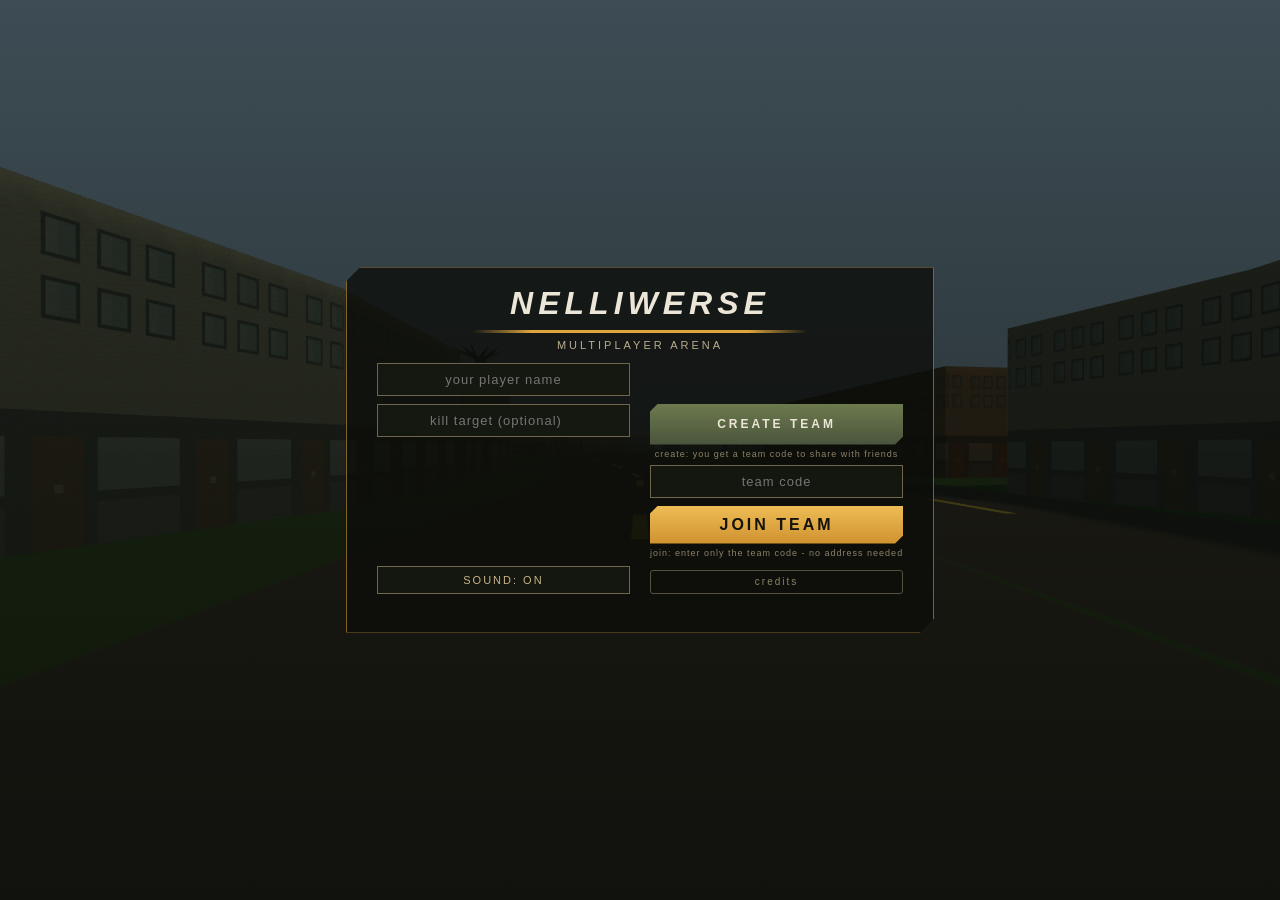
==== commit ce5090b3: "Update index.html" ====
--- a/public/index.html
+++ b/public/index.html
@@ -28,6 +28,7 @@
     <path class="nl-n" d="M42 84 V36 L78 84 V36"/>
   </svg>
   <p class="nelli-splash-sub">NELLIWERSE</p>
+  <p class="nelli-splash-copy">&copy; shamil habeeb nelli</p>
 </div>
 
 <!-- join overlay -->
@@ -43,6 +44,7 @@
     <button id="nelli-play" class="nelli-play">JOIN TEAM</button>
     <p class="nelli-roomhint">join: enter only the team code - no address needed</p>
     <button id="nelli-sound" class="nelli-soundbtn">sound: on</button>
+    <button id="nelli-credits-open" class="nelli-creditsbtn">credits</button>
     <p id="nelli-join-err" class="nelli-join-err"></p>
   </div>
 </div>
@@ -71,18 +73,21 @@
 <div id="nelli-hud" class="nelli-hud nelli-hidden">
   <div class="nelli-hpbar"><div id="nelli-hpfill" class="nelli-hpfill"></div></div>
   <div class="nelli-stats">
-    <span id="nelli-kills">0 kills</span>
-    <span id="nelli-party" class="nelli-eye" title="alive"><svg viewBox="0 0 24 16" width="18" height="12" aria-hidden="true"><path d="M12 1C6 1 1.8 6.4 1 8c.8 1.6 5 7 11 7s10.2-5.4 11-7c-.8-1.6-5-7-11-7z" fill="none" stroke="#e8b23a" stroke-width="1.6"/><circle cx="12" cy="8" r="3" fill="#e8b23a"/></svg><b id="nelli-alive">1</b><i class="nelli-tag">alive</i></span>
-    <span class="nelli-col nelli-col-green" title="finished"><b id="nelli-down">0</b><i class="nelli-tag">finished</i></span>
+    <span class="nelli-badge"><svg viewBox="0 0 24 16" width="15" height="10" aria-hidden="true"><path d="M12 1C6 1 1.8 6.4 1 8c.8 1.6 5 7 11 7s10.2-5.4 11-7c-.8-1.6-5-7-11-7z" fill="none" stroke="#e8e2d2" stroke-width="1.6"/><circle cx="12" cy="8" r="3" fill="#e8e2d2"/></svg><i class="nelli-tag">alive</i><b id="nelli-alive">1</b></span>
+    <span class="nelli-badge"><i class="nelli-tag nelli-tag-green">finished</i><b id="nelli-down" class="nelli-num-green">0</b></span>
+    <span class="nelli-badge"><i class="nelli-tag">kills</i><b id="nelli-kills-n">0</b></span>
   </div>
 </div>
-<canvas id="nelli-minimap" class="nelli-minimap nelli-hidden" width="132" height="132"></canvas>
-<div id="nelli-bigmap" class="nelli-bigmap nelli-hidden"><div id="nelli-bigmap-code" class="nelli-bigmap-code"></div><canvas id="nelli-bigmap-cv"></canvas></div>
+<canvas id="nelli-minimap" class="nelli-minimap nelli-hidden" width="92" height="92"></canvas>
+<div id="nelli-bigmap" class="nelli-bigmap nelli-hidden"><div id="nelli-bigmap-code" class="nelli-bigmap-code"></div><canvas id="nelli-bigmap-cv"></canvas><div class="nelli-bigmap-attr">map data &copy; openstreetmap contributors (odbl) &middot; simplified game blockout, not for navigation</div></div>
 <div id="nelli-settings" class="nelli-settings nelli-hidden">
   <div class="nelli-setrow nelli-setroom-row nelli-hidden" id="nelli-setroom-row">team code <b id="nelli-setroom">----</b> <button id="nelli-setroom-copy" class="nelli-tc-btn">copy</button></div>
   <label class="nelli-setrow">map transparency <input id="nelli-mapopa" type="range" min="20" max="100" value="85"></label>
+  <label class="nelli-setrow">controls transparency <input id="nelli-ctrlopa" type="range" min="20" max="100" value="80"></label>
+  <label class="nelli-setrow">controls size <input id="nelli-ctrlsize" type="range" min="70" max="130" value="100"></label>
   <label class="nelli-setrow">graphics <select id="nelli-quality" class="nelli-sel"><option value="low">low</option><option value="med">medium</option><option value="high" selected>high</option></select></label>
   <label class="nelli-setrow">fps meter <input id="nelli-fps" type="checkbox"></label>
+  <button id="nelli-credits-open2" class="nelli-creditsbtn nelli-creditsbtn-set">credits &amp; map data</button>
 </div>
 <div id="nelli-fpsmeter" class="nelli-fpsmeter nelli-hidden"></div>
 <div id="nelli-teamcard" class="nelli-teamcard nelli-hidden">
@@ -106,15 +111,34 @@
 
 <!-- touch controls -->
 <div id="nelli-stick" class="nelli-stick nelli-hidden"><div id="nelli-knob" class="nelli-knob"></div></div>
-<button id="nelli-shoot" class="nelli-atk nelli-shoot nelli-hidden">&#8982;</button>
-<button id="nelli-scope" class="nelli-atk nelli-scope nelli-hidden">&#9678;</button>
+<button id="nelli-jump" class="nelli-atk nelli-jump nelli-hidden" title="jump"><svg viewBox="0 0 24 24" width="26" height="26" fill="none" stroke="#e8e2d2" stroke-width="1.8" stroke-linecap="round" stroke-linejoin="round"><circle cx="12" cy="4.6" r="2.1" fill="#e8e2d2" stroke="none"/><path d="M12 8v5.5M12 13.5 8.5 20M12 13.5 15.5 20M7.5 10.5 12 8.5l4.5 2"/></svg></button>
+<button id="nelli-shoot" class="nelli-atk nelli-shoot nelli-hidden" title="fire"><svg viewBox="0 0 24 24" width="34" height="34"><path d="M12 2.5c1.9 3.4 2.5 6.9 2.5 9.4 0 1.5-.4 2.6-1 3.4l-.1 4.7c0 .8-.6 1.5-1.4 1.5s-1.4-.7-1.4-1.5l-.1-4.7c-.6-.8-1-1.9-1-3.4 0-2.5.6-6 2.5-9.4z" fill="#e8e2d2"/></svg></button>
+<button id="nelli-scope" class="nelli-atk nelli-scope nelli-hidden" title="scope"><svg viewBox="0 0 24 24" width="26" height="26" fill="none" stroke="#e8e2d2" stroke-width="1.7" stroke-linecap="round"><circle cx="12" cy="12" r="7"/><path d="M12 1.5v4M12 18.5v4M1.5 12h4M18.5 12h4"/><circle cx="12" cy="12" r="1.3" fill="#e8e2d2" stroke="none"/></svg></button>
+<button id="nelli-peekl" class="nelli-atk nelli-peek nelli-peekl nelli-hidden" title="peek left"><svg viewBox="0 0 24 24" width="22" height="22" fill="none" stroke="#e8e2d2" stroke-width="2" stroke-linecap="round" stroke-linejoin="round"><path d="M15 5l-7 7 7 7"/></svg></button>
+<button id="nelli-peekr" class="nelli-atk nelli-peek nelli-peekr nelli-hidden" title="peek right"><svg viewBox="0 0 24 24" width="22" height="22" fill="none" stroke="#e8e2d2" stroke-width="2" stroke-linecap="round" stroke-linejoin="round"><path d="M9 5l7 7-7 7"/></svg></button>
+<button id="nelli-crouch" class="nelli-atk nelli-stance nelli-crouch nelli-hidden" title="crouch"><svg viewBox="0 0 24 24" width="24" height="24" fill="none" stroke="#e8e2d2" stroke-width="1.8" stroke-linecap="round" stroke-linejoin="round"><circle cx="10" cy="5" r="2.1" fill="#e8e2d2" stroke="none"/><path d="M10 8.5V14l5 2.5V21M10 14l-4.5 2L5 20.5M10 10.5l4.5 1"/></svg></button>
+<button id="nelli-prone" class="nelli-atk nelli-stance nelli-prone nelli-hidden" title="prone"><svg viewBox="0 0 24 24" width="24" height="24" fill="none" stroke="#e8e2d2" stroke-width="1.8" stroke-linecap="round" stroke-linejoin="round"><circle cx="4.5" cy="13.5" r="2" fill="#e8e2d2" stroke="none"/><path d="M7.5 13.5h10l3.5 2.5M7.5 16.5h8M12 13.5l2-3"/></svg></button>
 <div id="nelli-scope-ret" class="nelli-hidden"></div>
 
 <button id="nelli-sound-hud" class="nelli-soundbtn nelli-sound-hud nelli-hidden">sound: on</button>
 <button id="nelli-mapbtn" class="nelli-topbtn nelli-mapbtn nelli-hidden" title="open map"><svg viewBox="0 0 20 20" width="17" height="17" aria-hidden="true"><rect x="2" y="2" width="16" height="16" rx="2" fill="none" stroke="#e8e2d2" stroke-width="1.5"/><path d="M2 8h16M8 2v16M13 8v10" stroke="#e8e2d2" stroke-width="1.2" fill="none"/></svg></button>
 <button id="nelli-setbtn" class="nelli-topbtn nelli-setbtn nelli-hidden" title="settings">&#9881;</button>
-<div class="nelli-foot">nelliwerse &middot; &copy; shamil habeeb nelli &middot; copying strictly prohibited</div>
-<div class="nelli-foot">map data &copy; openstreetmap contributors (odbl) &middot; simplified game blockout, not for navigation &middot; three.js (mit)</div>
+<button id="nelli-cam" class="nelli-topbtn nelli-cambtn nelli-hidden" title="camera view">fpp</button>
+
+<!-- credits: owns the copyright line + all third-party attributions; reachable from the join menu and in-game settings -->
+<div id="nelli-credits" class="nelli-credits nelli-hidden">
+  <div class="nelli-card nelli-credits-card">
+    <h1 class="nelli-title nelli-title-nv">NELLIWERSE</h1>
+    <p class="nelli-sub">game code &amp; original art &copy; shamil habeeb nelli &middot; copying strictly prohibited</p>
+    <div class="nelli-credits-body">
+      <p><b>Art</b> all characters, buildings, textures and logos are original, drawn for this game, and covered by the copyright above</p>
+      <p><b>Third-party content</b> below belongs to its own owners and is used under its own licenses, which the notice above does not restrict:</p>
+      <p><b>Map data</b> &copy; OpenStreetMap contributors, available under the Open Database License (ODbL) &middot; openstreetmap.org/copyright &middot; streets of Kondotty and surroundings, simplified into a game blockout &middot; not for navigation</p>
+      <p><b>3D engine</b> three.js (MIT license) &middot; threejs.org</p>
+    </div>
+    <button id="nelli-credits-x" class="nelli-play">CLOSE</button>
+  </div>
+</div>
 <div id="nelli-crosshair" class="nelli-hidden"></div>
 <script src="sfx.js"></script>
 <script src="kondotty-map.js"></script>
--- a/public/style.css
+++ b/public/style.css
@@ -48,18 +48,21 @@
 .nelli-hpbar { position: relative; height: 9px; width: min(240px, 44vw); border: 1px solid rgba(224,166,61,.4); border-radius: 4px; background: rgba(14,16,10,.5); overflow: hidden; }
 .nelli-hpfill { height: 100%; width: 100%; background: #5da244; transition: width .15s; }
 .nelli-hpfill.nelli-low { background: #c23b2e; }
-.nelli-stats { display: flex; gap: 10px; margin-top: 6px; font-size: 12px; letter-spacing: 1px; color: #c9b489; text-shadow: 0 1px 2px #000; text-transform: uppercase; align-items: center; }
-.nelli-col { display: inline-flex; align-items: center; justify-content: center; min-width: 26px; height: 18px; padding: 0 7px; border-radius: 4px; font-size: 12px; font-weight: 700; color: #fff; }
-.nelli-col-red { background: rgba(178,44,36,.75); }
-.nelli-col-green { background: rgba(63,148,63,.75); }
-.nelli-eye { display: inline-flex; align-items: center; gap: 5px; color: #e8e2d2; }
-.nelli-minimap { position: fixed; right: 130px; bottom: 24px; z-index: 24; border: 1px solid rgba(201,180,137,.45); border-radius: 8px; background: rgba(10,12,8,.55); opacity: .85; }
+.nelli-stats { display: flex; gap: 6px; margin-top: 6px; align-items: center; }
+.nelli-badge { display: inline-flex; align-items: center; gap: 5px; height: 20px; padding: 0 9px;
+  border-radius: 4px; background: rgba(10,12,9,.55); border: 1px solid rgba(232,226,210,.22);
+  color: #e8e2d2; font-size: 10px; letter-spacing: 1.5px; text-transform: uppercase; }
+.nelli-badge b { font-size: 12px; letter-spacing: 0; }
+.nelli-badge .nelli-num-green, .nelli-badge .nelli-tag-green { color: #7ec46a; }
+.nelli-tag { font-style: normal; }
+.nelli-minimap { position: fixed; right: 8px; top: 8px; bottom: auto; z-index: 24; border: 1px solid rgba(232,226,210,.3); border-radius: 6px; background: rgba(10,12,8,.5); opacity: .85; }
 .nelli-bigmap { position: fixed; inset: 0; z-index: 27; display: flex; align-items: center; justify-content: center; background: rgba(4,6,4,.55); }
 .nelli-bigmap canvas { border: 1px solid rgba(201,180,137,.5); border-radius: 8px; opacity: .85; }
 .nelli-topbtn { position: fixed; right: 10px; z-index: 30; width: 34px; height: 34px; border-radius: 50%; border: 1px solid rgba(201,180,137,.4); background: rgba(14,16,10,.4); color: #e8e2d2; font-size: 16px; display: flex; align-items: center; justify-content: center; }
-.nelli-mapbtn { top: max(34px, env(safe-area-inset-top)); right: 196px; }
-.nelli-setbtn { top: max(34px, env(safe-area-inset-top)); right: 154px; }
-.nelli-settings { position: fixed; right: 150px; top: max(76px, calc(env(safe-area-inset-top) + 42px)); z-index: 31; background: rgba(14,16,10,.85); border: 1px solid rgba(201,180,137,.4); border-radius: 8px; padding: 10px 12px; }
+.nelli-mapbtn { top: 8px; right: 188px; }
+.nelli-setbtn { top: 8px; right: 146px; }
+.nelli-cambtn { top: 8px; right: 104px; font-size: 9px; letter-spacing: 0.1em; }
+.nelli-settings { position: fixed; right: 104px; top: 50px; z-index: 41; background: rgba(14,16,10,.92); border: 1px solid rgba(201,180,137,.4); border-radius: 8px; padding: 10px 12px; max-height: calc(100vh - 122px); overflow-y: auto; }
 .nelli-setrow { font-size: 12px; color: #c9b489; letter-spacing: .5px; display: flex; flex-direction: column; gap: 6px; }
 
 /* event feed */
@@ -69,18 +72,27 @@
 @keyframes nelli-fade { 0% {opacity: 0} 8% {opacity: .95} 75% {opacity: .8} 100% {opacity: 0} }
 
 /* touch controls */
-.nelli-stick { position: fixed; left: 26px; bottom: 30px; width: 108px; height: 108px; z-index: 30;
-  border: 2px solid rgba(201,180,137,.4); border-radius: 50%; background: rgba(14,16,10,.3); }
+.nelli-stick { position: fixed; left: 26px; bottom: 30px; width: calc(108px * var(--cs,1)); height: calc(108px * var(--cs,1)); z-index: 30;
+  border: 1.5px solid rgba(232,226,210,.28); border-radius: 50%; background: rgba(12,14,10,.42); opacity: var(--copa,.8); }
 .nelli-knob { position: absolute; left: 50%; top: 50%; width: 46px; height: 46px; margin: -23px 0 0 -23px;
-  border-radius: 50%; background: rgba(201,180,137,.45); }
-.nelli-atk { position: fixed; right: 30px; bottom: 44px; width: 84px; height: 84px; z-index: 30;
-  font-size: 34px; color: rgba(20,19,12,.9); border: none; border-radius: 50%;
-  background: radial-gradient(circle at 35% 30%, rgba(238,188,85,.55), rgba(185,127,36,.55)); box-shadow: 0 0 12px rgba(0,0,0,.35); }
-.nelli-atk:active { transform: scale(.92); }
-.nelli-shoot { bottom: 140px; font-size: 30px; color: rgba(236,230,216,.85);
-  background: radial-gradient(circle at 35% 30%, rgba(109,122,78,.55), rgba(63,74,48,.55)); }
-.nelli-scope { bottom: 244px; font-size: 26px; }
-.nelli-scope.nelli-on { transform: scale(.92); box-shadow: 0 0 0 3px rgba(232,178,58,.6), 0 0 18px rgba(0,0,0,.5); }
+  border-radius: 50%; background: rgba(232,226,210,.38); }
+:root { --copa: 0.8; --cs: 1; }
+.nelli-atk { position: fixed; right: 30px; bottom: 44px; width: calc(84px * var(--cs)); height: calc(84px * var(--cs)); z-index: 30;
+  border: 1.5px solid rgba(232,226,210,.30); border-radius: 50%;
+  background: rgba(12,14,10,.48); box-shadow: 0 0 10px rgba(0,0,0,.3);
+  display: flex; align-items: center; justify-content: center; padding: 0;
+  opacity: var(--copa); }
+.nelli-atk svg { width: 55%; height: 55%; }
+.nelli-atk:active { background: rgba(40,44,36,.62); }
+.nelli-shoot { bottom: 140px; }
+.nelli-scope { right: 190px; bottom: 150px; width: calc(58px * var(--cs)); height: calc(58px * var(--cs)); }
+.nelli-scope.nelli-on { background: rgba(58,66,48,.68); border-color: rgba(232,226,210,.6); }
+.nelli-peek { width: calc(52px * var(--cs)); height: calc(52px * var(--cs)); }
+.nelli-peekl { right: 128px; bottom: 210px; }
+.nelli-peekr { right: 128px; bottom: 140px; }
+.nelli-stance { width: calc(56px * var(--cs)); height: calc(56px * var(--cs)); }
+.nelli-crouch { right: 116px; bottom: 60px; }
+.nelli-prone { right: 190px; bottom: 60px; }
 #nelli-scope-ret { position: fixed; inset: 0; pointer-events: none; z-index: 15; }
 #nelli-scope-ret::before { content: ''; position: absolute; left: 50%; top: 50%;
   width: min(88vh, 88vw); height: min(88vh, 88vw); transform: translate(-50%, -50%);
@@ -93,8 +105,21 @@
   width: min(88vh, 88vw); height: min(88vh, 88vw); transform: translate(-50%, -50%);
   background: url("data:image/svg+xml,%3Csvg xmlns='http://www.w3.org/2000/svg' viewBox='0 0 200 200'%3E%3Cg stroke='%231b1e19' stroke-width='1.1' opacity='0.92'%3E%3Cline x1='100' y1='7' x2='100' y2='193'/%3E%3Cline x1='7' y1='100' x2='193' y2='100'/%3E%3Cline x1='96' y1='122' x2='104' y2='122'/%3E%3Cline x1='96' y1='140' x2='104' y2='140'/%3E%3Cline x1='96' y1='158' x2='104' y2='158'/%3E%3Cline x1='96' y1='176' x2='104' y2='176'/%3E%3Cline x1='60' y1='97' x2='60' y2='103'/%3E%3Cline x1='80' y1='97' x2='80' y2='103'/%3E%3Cline x1='120' y1='97' x2='120' y2='103'/%3E%3Cline x1='140' y1='97' x2='140' y2='103'/%3E%3C/g%3E%3Ccircle cx='100' cy='100' r='2.4' fill='%231b1e19'/%3E%3C/svg%3E") center/100% 100% no-repeat; }
 
-.nelli-foot { position: fixed; bottom: 20px; pointer-events: none; left: 0; right: 0; text-align: center; font-size: 10px;
-  letter-spacing: 1px; color: #6f6a55; z-index: 10; pointer-events: none; }
+.nelli-splash-copy { margin-top: 6px; color: #8d8268; font-size: 11px; letter-spacing: 2px; }
+
+/* credits overlay + attribution on the big map (the one place OSM-derived layout is shown full-screen) */
+.nelli-credits { position: fixed; inset: 0; z-index: 45; display: flex; align-items: center; justify-content: center; background: rgba(4,6,4,.72); }
+.nelli-credits-card { max-width: min(520px, 92vw); max-height: 88vh; overflow-y: auto; text-align: center; padding-top: 10px; padding-bottom: 12px; }
+.nelli-credits-card .nelli-title { font-size: clamp(18px, 5vh, 30px); margin: 2px 0; }
+.nelli-credits-body { margin: 6px 0 10px; text-align: left; font-size: 11px; line-height: 1.45; color: #b9b2a0; }
+.nelli-credits-body p { margin: 5px 0; }
+.nelli-credits-body b { color: #e8dfc8; }
+.nelli-creditsbtn { margin-top: 6px; padding: 5px 12px; font: inherit; font-size: 10px; letter-spacing: 2px;
+  background: none; border: 1px solid #57523f; color: #8d8268; border-radius: 3px; cursor: pointer; }
+.nelli-creditsbtn:hover { color: #d9d2bd; border-color: #8d8268; }
+.nelli-creditsbtn-set { margin-top: 8px; }
+.nelli-bigmap-attr { position: absolute; top: 34px; left: 0; right: 0; text-align: center; font-size: 10px;
+  letter-spacing: 1px; color: #a89f86; background: rgba(12,14,9,.55); padding: 2px 6px; pointer-events: none; z-index: 2; }
 
 /* startup splash: original geometric N, draws in then the whole veil fades */
 .nelli-splash { position: fixed; inset: 0; z-index: 60; display: flex; flex-direction: column;
@@ -133,7 +158,7 @@
 .nelli-soundbtn { margin-top: 10px; padding: 7px 14px; font: inherit; font-size: 11px; letter-spacing: 2px;
   text-transform: uppercase; color: #c9b489; background: rgba(22,25,17,.9); border: 1px solid rgba(201,180,137,.5);
   border-radius: 0; cursor: pointer; }
-.nelli-sound-hud { position: fixed; top: max(34px, env(safe-area-inset-top)); right: 10px; z-index: 21; margin-top: 0; }
+.nelli-sound-hud { position: fixed; top: 12px; right: 232px; z-index: 21; margin-top: 0; }
 
 /* landscape-first: app is locked to landscape; compact two-column lobby */
 @media (orientation: landscape) {
@@ -169,7 +194,6 @@
 #nelli-crosshair::before { left: 6px; top: 0; width: 2px; height: 14px; }
 #nelli-crosshair::after { left: 0; top: 6px; width: 14px; height: 2px; }
 
-.nelli-foot + .nelli-foot { bottom: 6px; opacity: 0.75; }
 
 /* team code card: shown after create/join, dismissible, recoverable in settings */
 .nelli-teamcard { position: fixed; top: 60px; left: 50%; transform: translateX(-50%);
@@ -212,7 +236,7 @@
 .nelli-introtext{position:fixed;top:18%;left:0;right:0;text-align:center;z-index:55;color:#e8e2d2;font-size:15px;letter-spacing:.22em;text-shadow:0 2px 10px #000;animation:nelli-fadein .8s ease}
 @keyframes nelli-fadein{from{opacity:0}to{opacity:1}}
 /* health bar bottom center */
-.nelli-hpbar{position:fixed;left:50%;transform:translateX(-50%);bottom:14px;top:auto;width:min(46vw,340px);height:10px;background:rgba(10,10,8,.55);border:1px solid #4a4433;border-radius:6px;z-index:40}
+.nelli-hpbar{position:fixed;left:50%;transform:translateX(-50%);bottom:12px;top:auto;width:min(20vw,150px);height:7px;background:rgba(10,10,8,.6);border:1px solid rgba(232,226,210,.28);border-radius:4px;z-index:40}
 .nelli-hpfill{height:100%;border-radius:5px;background:#5f9e4e;transition:width .18s}
 .nelli-hpfill.nelli-low{background:#c0392b}
 /* tiny stat labels */
@@ -229,3 +253,9 @@
   background: #14171c; color: #d8d4c8; border: 1px solid #3a3f47;
   font: inherit; font-size: 11px; letter-spacing: 0.1em; padding: 2px 6px; border-radius: 3px;
 }
+
+/* jump: left of shoot, same semitransparent tactical control family */
+.nelli-jump { bottom: 44px; width: calc(64px * var(--cs)); height: calc(64px * var(--cs)); } /* right column base slot, below shoot */
+
+/* crosshair truth: bullet line from the player is wall-blocked */
+#nelli-crosshair.nelli-shot-blocked::before, #nelli-crosshair.nelli-shot-blocked::after { background: #a0573f; }
